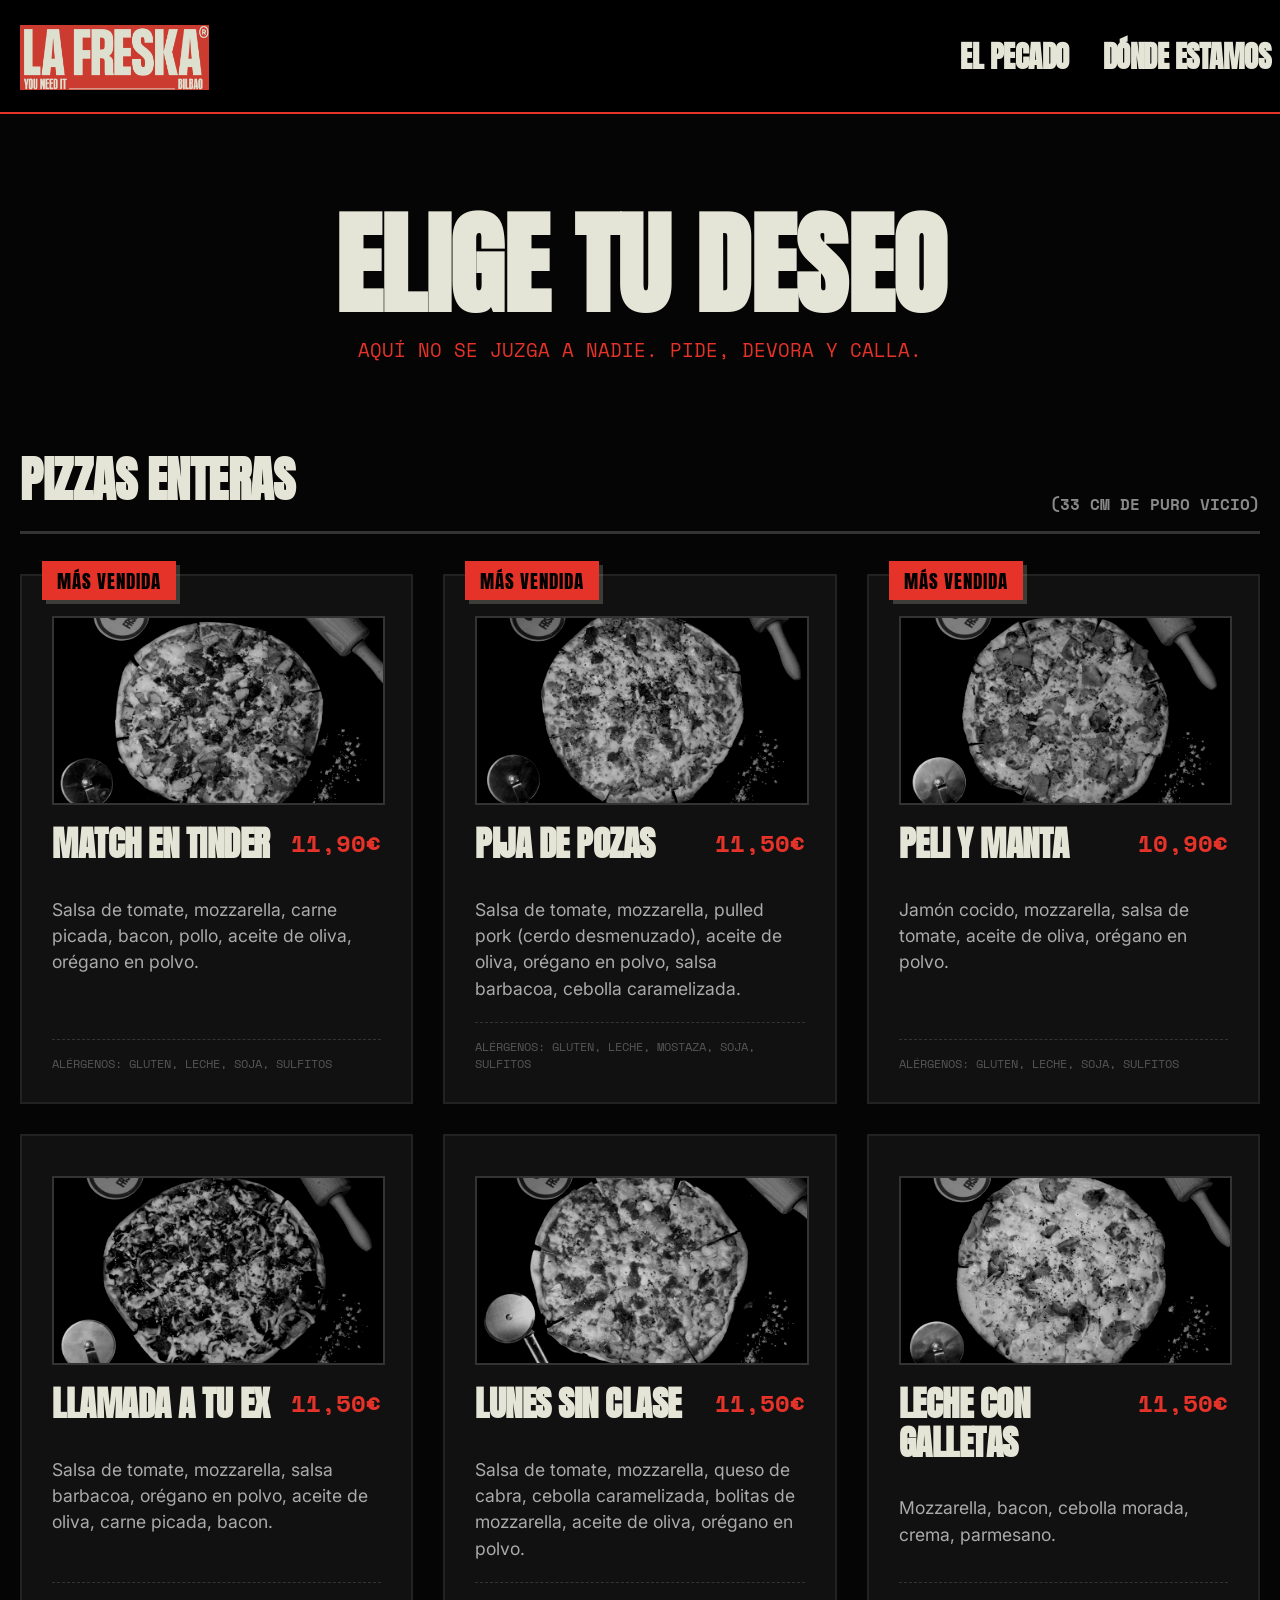
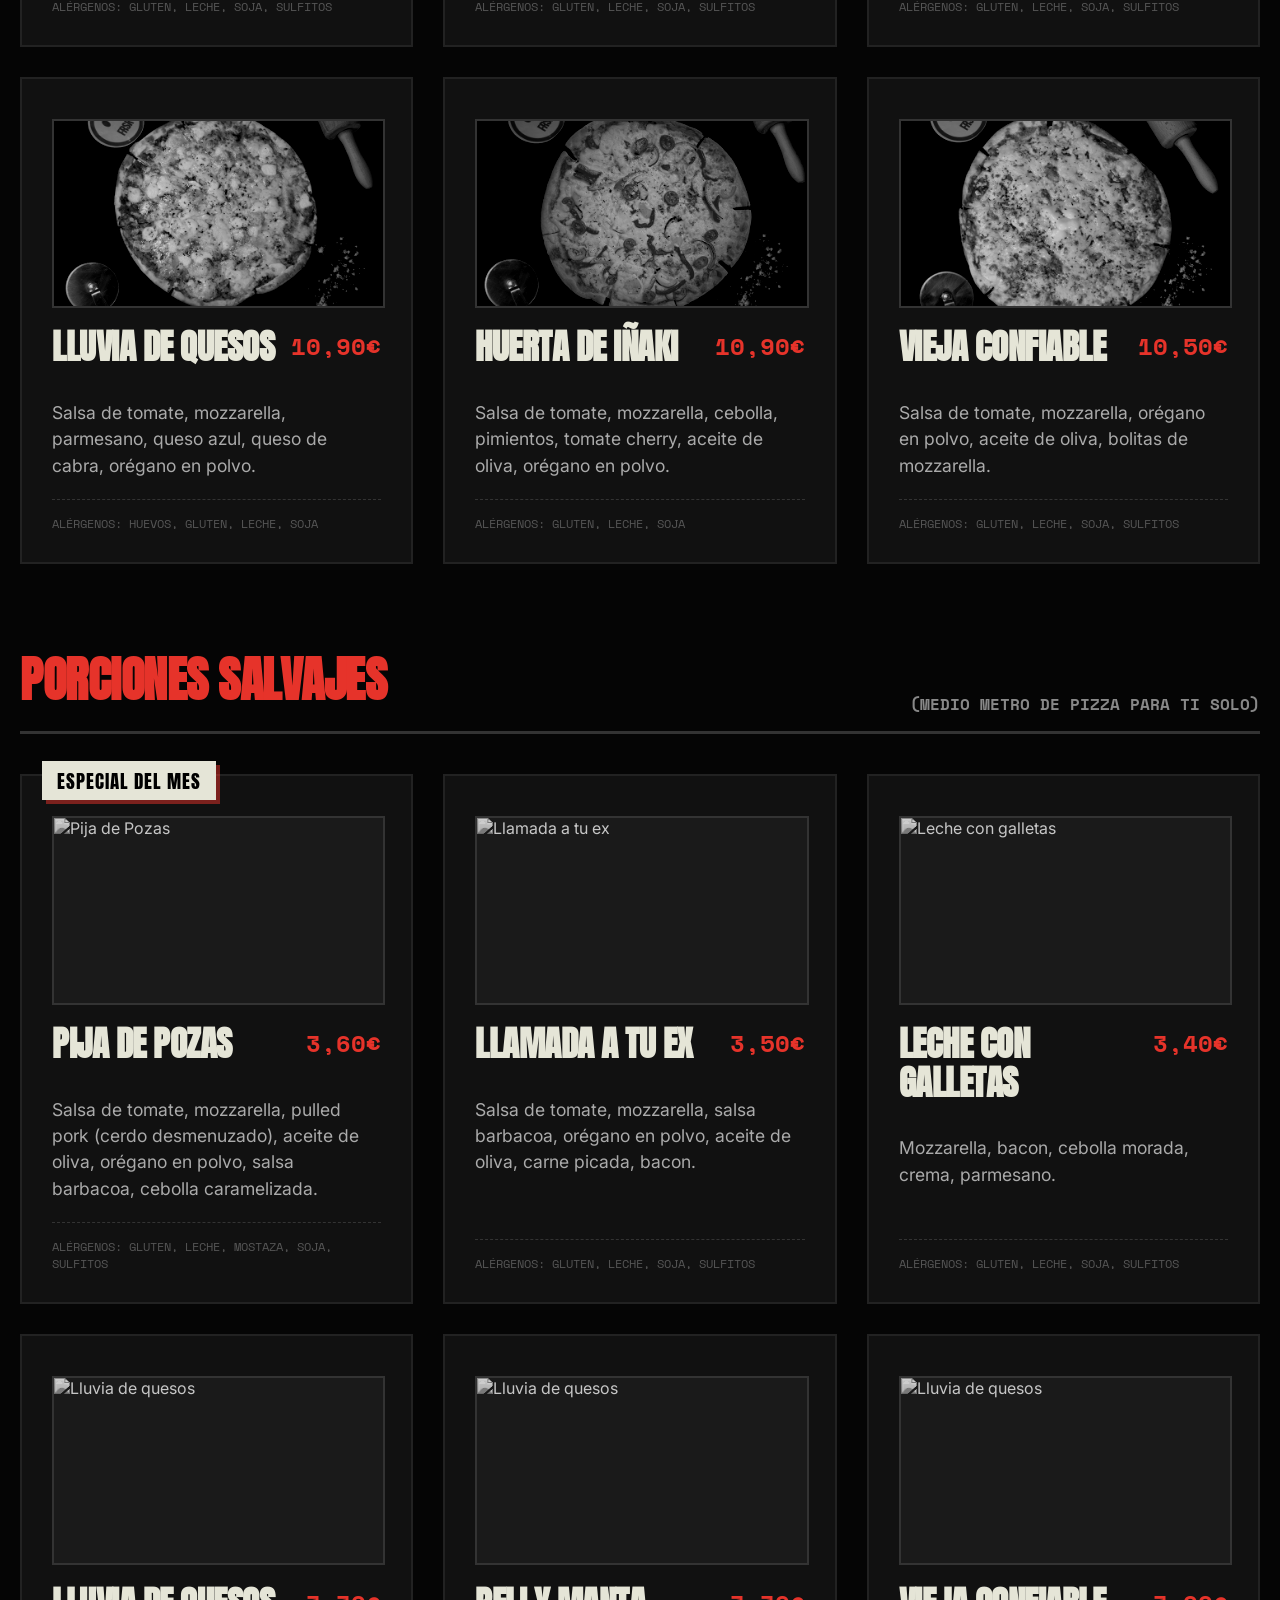
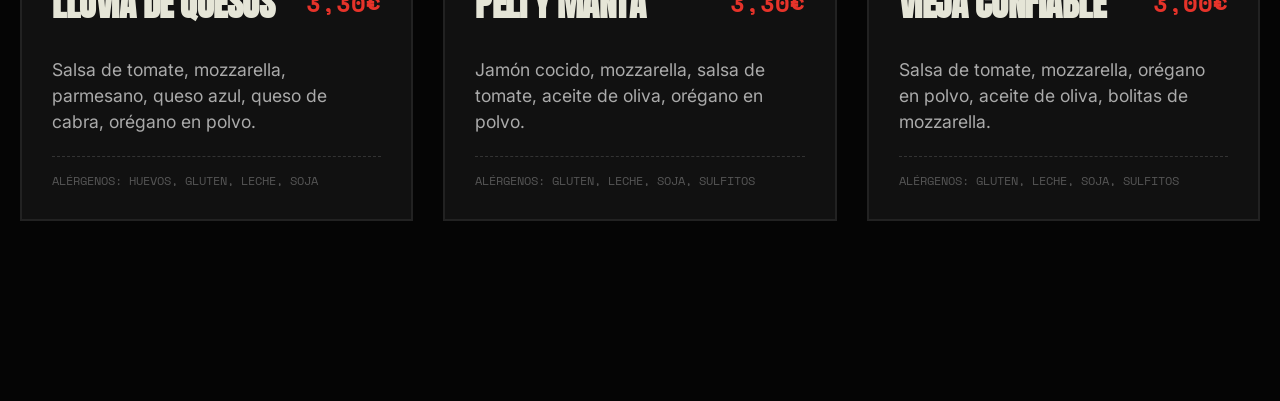
==== Paginas/pizzas.html @ aca463af "Primer commit" ====
<!DOCTYPE html>
<html lang="es">
<head>
    <meta charset="UTF-8">
    <meta name="viewport" content="width=device-width, initial-scale=1.0">
    <title>LA FRESKA | Los Pecados</title>
    <link rel="stylesheet" href="/Estilos/index.css">
    <link rel="stylesheet" href="/Estilos/pizzas.css">
    <link rel="icon" type="image/png" href="/Imagenes/favicono (2).png">
</head>
<body class="pagina-menu">

    <nav class="navbar">
        <a href="index.html" class="logo-link">
            <img src="/Imagenes/Sticker La Freska.png" alt="LA FRESKA Logo" class="logo-sticker">
        </a>
        <div class="nav-links">
            <a href="pizzas.html" class="nav-item">EL PECADO</a>
            <a href="#mapa-pecado" class="nav-item">DÓNDE ESTAMOS</a>
        </div>
    </nav>

    <main class="contenedor-menu">
        
        <header class="header-menu">
            <h1 class="titulo-menu">ELIGE TU DESEO</h1>
            <p class="subtitulo-menu">Aquí no se juzga a nadie. Pide, devora y calla.</p>
        </header>

        <section class="seccion-pizzas">
            <div class="cabecera-seccion">
                <h2>PIZZAS ENTERAS</h2>
                <span>(33 CM DE PURO VICIO)</span>
            </div>

            <div class="grid-menu">
                
                <article class="tarjeta-pizza top-ventas">
                    <div class="badge">MÁS VENDIDA</div>
                    <div class="pizza-imagen">
                        <img src="/Imagenes/pizzas/MATCH EN TINDER NUEVA (1).JPG" alt="Match en Tinder">
                    </div>
                    <div class="pizza-header">
                        <h3 class="pizza-nombre">Match en Tinder</h3>
                        <span class="pizza-precio">11,90€</span>
                    </div>
                    <p class="pizza-ingredientes">Salsa de tomate, mozzarella, carne picada, bacon, pollo, aceite de oliva, orégano en polvo.</p>
                    <p class="pizza-alergenos">ALÉRGENOS: Gluten, leche, soja, sulfitos</p>
                </article>

                <article class="tarjeta-pizza top-ventas">
                    <div class="badge">MÁS VENDIDA</div>
                    <div class="pizza-imagen">
                        <img src="/Imagenes/pizzas/PIJA DE POZAS NUEVA (1).JPG" alt="Pija de Pozas">
                    </div>
                    <div class="pizza-header">
                        <h3 class="pizza-nombre">Pija de Pozas</h3>
                        <span class="pizza-precio">11,50€</span>
                    </div>
                    <p class="pizza-ingredientes">Salsa de tomate, mozzarella, pulled pork (cerdo desmenuzado), aceite de oliva, orégano en polvo, salsa barbacoa, cebolla caramelizada.</p>
                    <p class="pizza-alergenos">ALÉRGENOS: Gluten, leche, mostaza, soja, sulfitos</p>
                </article>

                <article class="tarjeta-pizza top-ventas">
                    <div class="badge">MÁS VENDIDA</div>
                    <div class="pizza-imagen">
                        <img src="/Imagenes/pizzas/PELI Y MANTA NUEVA.JPG" alt="Peli y manta">
                    </div>
                    <div class="pizza-header">
                        <h3 class="pizza-nombre">Peli y manta</h3>
                        <span class="pizza-precio">10,90€</span>
                    </div>
                    <p class="pizza-ingredientes">Jamón cocido, mozzarella, salsa de tomate, aceite de oliva, orégano en polvo.</p>
                    <p class="pizza-alergenos">ALÉRGENOS: Gluten, leche, soja, sulfitos</p>
                </article>

                <article class="tarjeta-pizza">
                    <div class="pizza-imagen">
                        <img src="/Imagenes/pizzas/LLAMADA A TU EX NUEVA .JPG" alt="Llamada a tu ex">
                    </div>
                    <div class="pizza-header">
                        <h3 class="pizza-nombre">Llamada a tu ex</h3>
                        <span class="pizza-precio">11,50€</span>
                    </div>
                    <p class="pizza-ingredientes">Salsa de tomate, mozzarella, salsa barbacoa, orégano en polvo, aceite de oliva, carne picada, bacon.</p>
                    <p class="pizza-alergenos">ALÉRGENOS: Gluten, leche, soja, sulfitos</p>
                </article>

                <article class="tarjeta-pizza">
                    <div class="pizza-imagen">
                        <img src="/Imagenes/pizzas/LUNES SIN CLASE NUEVA.JPG" alt="Lunes sin clase">
                    </div>
                    <div class="pizza-header">
                        <h3 class="pizza-nombre">Lunes sin clase</h3>
                        <span class="pizza-precio">11,50€</span>
                    </div>
                    <p class="pizza-ingredientes">Salsa de tomate, mozzarella, queso de cabra, cebolla caramelizada, bolitas de mozzarella, aceite de oliva, orégano en polvo.</p>
                    <p class="pizza-alergenos">ALÉRGENOS: Gluten, leche, soja, sulfitos</p>
                </article>

                <article class="tarjeta-pizza">
                    <div class="pizza-imagen">
                        <img src="/Imagenes/pizzas/LECHE CON GALLETAS NUEVA.JPG" alt="Leche con galletas">
                    </div>
                    <div class="pizza-header">
                        <h3 class="pizza-nombre">Leche con galletas</h3>
                        <span class="pizza-precio">11,50€</span>
                    </div>
                    <p class="pizza-ingredientes">Mozzarella, bacon, cebolla morada, crema, parmesano.</p>
                    <p class="pizza-alergenos">ALÉRGENOS: Gluten, leche, soja, sulfitos</p>
                </article>

                <article class="tarjeta-pizza">
                    <div class="pizza-imagen">
                        <img src="/Imagenes/pizzas/LLUVIA DE QUESOS NUEVA.JPG" alt="Lluvia de quesos">
                    </div>
                    <div class="pizza-header">
                        <h3 class="pizza-nombre">Lluvia de quesos</h3>
                        <span class="pizza-precio">10,90€</span>
                    </div>
                    <p class="pizza-ingredientes">Salsa de tomate, mozzarella, parmesano, queso azul, queso de cabra, orégano en polvo.</p>
                    <p class="pizza-alergenos">ALÉRGENOS: Huevos, gluten, leche, soja</p>
                </article>

                <article class="tarjeta-pizza">
                    <div class="pizza-imagen">
                        <img src="/Imagenes/pizzas/HUERTA DE IÑAKI NUEVA.JPG" alt="Huerta de Iñaki">
                    </div>
                    <div class="pizza-header">
                        <h3 class="pizza-nombre">Huerta de Iñaki</h3>
                        <span class="pizza-precio">10,90€</span>
                    </div>
                    <p class="pizza-ingredientes">Salsa de tomate, mozzarella, cebolla, pimientos, tomate cherry, aceite de oliva, orégano en polvo.</p>
                    <p class="pizza-alergenos">ALÉRGENOS: Gluten, leche, soja</p>
                </article>

                <article class="tarjeta-pizza">
                    <div class="pizza-imagen">
                        <img src="/Imagenes/pizzas/VIEJA CONFIABLE NUEVA.JPG" alt="Vieja confiable">
                    </div>
                    <div class="pizza-header">
                        <h3 class="pizza-nombre">Vieja confiable</h3>
                        <span class="pizza-precio">10,50€</span>
                    </div>
                    <p class="pizza-ingredientes">Salsa de tomate, mozzarella, orégano en polvo, aceite de oliva, bolitas de mozzarella.</p>
                    <p class="pizza-alergenos">ALÉRGENOS: Gluten, leche, soja, sulfitos</p>
                </article>

            </div>
        </section>

        <section class="seccion-pizzas seccion-porciones">
            <div class="cabecera-seccion">
                <h2 class="titulo-rojo">PORCIONES SALVAJES</h2>
                <span>(MEDIO METRO DE PIZZA PARA TI SOLO)</span>
            </div>

            <div class="grid-menu">
                
                <article class="tarjeta-pizza especial-mes">
                    <div class="badge badge-especial">ESPECIAL DEL MES</div>
                    <div class="pizza-imagen">
                        <img src="/Imagenes/placeholder.jpg" alt="Pija de Pozas">
                    </div>
                    <div class="pizza-header">
                        <h3 class="pizza-nombre">Pija de Pozas</h3>
                        <span class="pizza-precio">3,60€</span>
                    </div>
                    <p class="pizza-ingredientes">Salsa de tomate, mozzarella, pulled pork (cerdo desmenuzado), aceite de oliva, orégano en polvo, salsa barbacoa, cebolla caramelizada.</p>
                    <p class="pizza-alergenos">ALÉRGENOS: Gluten, leche, mostaza, soja, sulfitos</p>
                </article>

                <article class="tarjeta-pizza">
                    <div class="pizza-imagen">
                        <img src="/Imagenes/placeholder.jpg" alt="Llamada a tu ex">
                    </div>
                    <div class="pizza-header">
                        <h3 class="pizza-nombre">Llamada a tu ex</h3>
                        <span class="pizza-precio">3,50€</span>
                    </div>
                    <p class="pizza-ingredientes">Salsa de tomate, mozzarella, salsa barbacoa, orégano en polvo, aceite de oliva, carne picada, bacon.</p>
                    <p class="pizza-alergenos">ALÉRGENOS: Gluten, leche, soja, sulfitos</p>
                </article>

                <article class="tarjeta-pizza">
                    <div class="pizza-imagen">
                        <img src="/Imagenes/placeholder.jpg" alt="Leche con galletas">
                    </div>
                    <div class="pizza-header">
                        <h3 class="pizza-nombre">Leche con galletas</h3>
                        <span class="pizza-precio">3,40€</span>
                    </div>
                    <p class="pizza-ingredientes">Mozzarella, bacon, cebolla morada, crema, parmesano.</p>
                    <p class="pizza-alergenos">ALÉRGENOS: Gluten, leche, soja, sulfitos</p>
                </article>

                <article class="tarjeta-pizza">
                    <div class="pizza-imagen">
                        <img src="/Imagenes/placeholder.jpg" alt="Lluvia de quesos">
                    </div>
                    <div class="pizza-header">
                        <h3 class="pizza-nombre">Lluvia de quesos</h3>
                        <span class="pizza-precio">3,30€</span>
                    </div>
                    <p class="pizza-ingredientes">Salsa de tomate, mozzarella, parmesano, queso azul, queso de cabra, orégano en polvo.</p>
                    <p class="pizza-alergenos">ALÉRGENOS: Huevos, gluten, leche, soja</p>
                </article>

                <article class="tarjeta-pizza">
                    <div class="pizza-imagen">
                        <img src="/Imagenes/placeholder.jpg" alt="Lluvia de quesos">
                    </div>
                    <div class="pizza-header">
                        <h3 class="pizza-nombre">Peli y manta</h3>
                        <span class="pizza-precio">3,30€</span>
                    </div>
                    <p class="pizza-ingredientes">Jamón cocido, mozzarella, salsa de tomate, aceite de oliva, orégano en polvo.</p>
                    <p class="pizza-alergenos">ALÉRGENOS: Gluten, leche, soja, sulfitos</p>
                </article>

                <article class="tarjeta-pizza">
                    <div class="pizza-imagen">
                        <img src="/Imagenes/placeholder.jpg" alt="Lluvia de quesos">
                    </div>
                    <div class="pizza-header">
                        <h3 class="pizza-nombre">Vieja confiable</h3>
                        <span class="pizza-precio">3,00€</span>
                    </div>
                    <p class="pizza-ingredientes">Salsa de tomate, mozzarella, orégano en polvo, aceite de oliva, bolitas de mozzarella.</p>
                    <p class="pizza-alergenos">ALÉRGENOS: Gluten, leche, soja, sulfitos</p>
                </article>

            </div>
        </section>

    </main>
    
</body>
</html>
---- Estilos/index.css ----
@import url('https://fonts.googleapis.com/css2?family=Anton&family=Inter:wght@400;700&family=Space+Mono&display=swap');


/*TODA LA PÁGINA*/
body, html {
    margin: 0;
    padding: 0;
    font-family: 'Bahnschrift', 'Inter', sans-serif;
    background-color: #000000;
    color: #e5e5d7;
    overflow-x: hidden;
    scroll-behavior: smooth;
}

/*LA PARTE DEL NAVEGADOR DE ARRIBA*/
h1, h2, h3, .btn-pecado, .btn-mapa, .logo, .nav-item, .texto-flash {
    font-family: 'Anton', 'Impact', sans-serif;
    text-transform: uppercase;
    letter-spacing: -0.5px;
}

.navbar {
    position: fixed;
    top: 0;
    width: 100%;
    display: flex;
    justify-content: space-between;
    align-items: center;
    padding: 20px 10px;
    background-color: rgba(0, 0, 0, 0.9);
    backdrop-filter: blur(10px);
    z-index: 1000;
    box-sizing: border-box;
    border-bottom: 2px solid #e6332a;
}

.logo {
    font-size: 2.2rem;
    color: #e6332a;
}

.nav-links a {
    color: #e5e5d7;
    text-decoration: none;
    margin-left: 30px;
    font-size: 1.8rem;
    font-weight: bold;
    transition: 0.3s;
}

.nav-links a:hover {
    color: #e6332a;
}

/*PARA LA ANIMACION DEL PRINCIPIO*/
#pantalla-calenton {
    position: fixed;
    top: 0;
    left: 0;
    width: 100vw;
    height: 100vh;
    background-color: #000000;
    display: flex;
    justify-content: center;
    align-items: center;
    z-index: 9999;
    transition: transform 0.8s cubic-bezier(0.77, 0, 0.175, 1);
}

.texto-flash {
    font-size: 4rem;
    color: #e5e5d7;
    animation: parpadeo 0.2s infinite;
    text-align: center;
}

@keyframes parpadeo {
    0% {
        opacity: 1;
    }
    50% {
        opacity: 0.5;
        color: #e6332a;
    }
    100% {
        opacity: 1;
    }
}

.subir-telon {
    transform: translateY(-100%);
}

/*CONTENIDO PRINCIPAL DE LA PÁGINA*/
#contenido-web {
    opacity: 0;
    transition: opacity 1s ease-in-out;
}

#contenido-web.visible {
    opacity: 1;
}

.hero {
    height: 100vh;
    display: flex;
    flex-direction: column;
    justify-content: center;
    align-items: center;
    text-align: center;
    padding: 20px;
    background-image: linear-gradient(rgba(0, 0, 0, 0.65), rgba(0, 0, 0, 0.65)), url('/Imagenes/pizza-inicial.png');
    position: relative;
    overflow: hidden;
}

.titular-bestia {
    font-size: clamp(3.5rem, 12vw, 8rem);
    line-height: 0.92;
    margin-bottom: 20px;
    color: #e5e5d7;
    z-index: 2;
    text-shadow: 0px 5px 15px rgba(0, 0, 0, 0.8);
}

.subtitulo {
    font-family: 'Bahnschrift Semibold', sans-serif;
    font-size: 1.3rem;
    margin-bottom: 35px;
    color: #e5e5d7;
    z-index: 2;
    text-transform: uppercase;
    letter-spacing: 1px;
    max-width: 500px;
}

.hero-btns {
    display: flex;
    gap: 20px;
    z-index: 2;
}

/*BOTÓN "VER LOS PECADOS*/
.btn-pecado {
    background-color: #e6332a;
    color: #000000;
    font-size: 2.2rem;
    padding: 12px 40px;
    text-decoration: none;
    display: inline-block;
    transition: all 0.2s ease-in-out;
}

.btn-pecado:hover {
    background-color: #e5e5d7;
    animation: glitch 0.3s infinite;
    box-shadow: 4px 0px #e6332a, -4px 0px #e5e5d7;
}

@keyframes glitch {
    0% { transform: translate(2px, 2px); }
    25% { transform: translate(-2px, -2px); }
    50% { transform: translate(-2px, 2px); }
    75% { transform: translate(2px, -2px); }
    100% { transform: translate(0); }
}

/*BOTÓN "IR A LA FRESKA"*/
.btn-secundario {
    border: 3px solid #e5e5d7;
    color: #e5e5d7;
    padding: 3% 25px;
    text-decoration: none;
    font-size: 1.8rem;
    transition: all 0.3s;
}

.btn-secundario:hover {
    background-color: #e5e5d7;
    color: #000;
}

/*CINTA ANIMACION*/
.cinta-policial {
    width: 100%;
    background-color: #e6332a;
    overflow: hidden;
    padding: 15px 0;
    transform: rotate(-2deg);
    margin: 30px 0;
    border-top: 3px solid #000;
    border-bottom: 3px solid #000;
    z-index: 10;
    position: relative;
    box-shadow: 0px 5px 15px rgba(230, 51, 42, 0.3);
}

.cinta-texto {
    display: flex;
    white-space: nowrap;
    width: 200%;
    animation: cinta 15s linear infinite;
    will-change: transform;
}

.cinta-texto span {
    font-size: 3rem;
    color: #000000;
    font-family: 'Anton', 'Impact', sans-serif;
    text-transform: uppercase;
    padding-right: 20px;
    letter-spacing: 2px;
}

@keyframes cinta {
    0% { transform: translateX(0); }
    100% { transform: translateX(-50%); }
}

/*CONTADOR DE CALENTURIENTOS*/
.contador-vicio {
    padding: 120px 20px;
    background-color: #e5e5d7;
    color: #000000;
    text-align: center;
    position: relative;
    overflow: hidden;
}

.contador-box h2 {
    font-size: clamp(6rem, 20vw, 12rem);
    line-height: 0.8;
    margin: 0;
    color: #e6332a;
    letter-spacing: -1px;
    filter: drop-shadow(4px 4px 0px rgba(0,0,0,0.1));
}

.txt-calenturientos {
    font-size: clamp(1.5rem, 4vw, 3rem);
    margin: 20px 0;
    line-height: 1;
    color: #000;
}

.txt-calenturientos .highlight {
    background-color: #e6332a;
    color: #e5e5d7;
    padding: 5px 15px;
    display: inline-block;
    transform: rotate(-1deg);
}

.contador-vicio .text {
    font-family: 'Bahnschrift', sans-serif;
    font-size: 1.1rem;
    color: #333;
    max-width: 400px;
    margin: 20px auto 0;
    display: block;
    line-height: 1.3;
    font-weight: 600;
    text-transform: uppercase;
}

/*MANIFIESTO "NO SOMOS UN ITALIANO..."*/
.manifiesto {
    position: relative;
    padding: 180px 20px;
    background-color: #000;
    text-align: center;
    overflow: hidden;
    display: flex;
    justify-content: center;
    align-items: center;
}

.manifiesto::before {
    content: "";
    position: absolute;
    top: 0;
    left: 0;
    width: 100%;
    height: 100%;
    background-image: url('/Imagenes/lafreskainicio.jpg');
    background-size: cover;
    background-position: center;
    background-attachment: relative;
    filter: brightness(0.35) grayscale(0.2) contrast(1.1);
    z-index: 0;
}

.manifiesto::after {
    content: "";
    position: absolute;
    top: 0;
    left: 0;
    width: 100%;
    height: 100%;
    background: radial-gradient(circle, rgba(0,0,0,0.4) 0%, rgba(0,0,0,0.85) 100%);
    z-index: 1;
}

.texto-manifiesto {
    position: relative;
    z-index: 2;
    max-width: 900px;
}

.texto-manifiesto h3 {
    font-size: clamp(3rem, 10vw, 5.5rem);
    color: #e5e5d7;
    line-height: 0.95;
    margin-bottom: 40px;
    animation: revealUp 1.2s cubic-bezier(0.2, 1, 0.3, 1) forwards;
}

.texto-manifiesto p {
    font-family: 'Rockwell', serif;
    font-size: 1.5rem;
    color: #cccccc;
    line-height: 1.6;
    margin: 15px auto;
    opacity: 0;
    animation: revealUp 1s ease-out 0.5s forwards;
}

.texto-manifiesto .resaltado {
    color: #e6332a;
    font-size: 2.5rem;
    margin-top: 60px;
    display: block;
    letter-spacing: 1px;
    opacity: 0;
    animation: revealUp 1s ease-out 1s forwards;
}

@keyframes revealUp {
    from { opacity: 0; transform: translateY(40px); }
    to { opacity: 1; transform: translateY(0); }
}

/*PASOS DE ELABORACIÓN*/
.triptico-elaboracion {
    padding: 120px 20px;
    background-color: #e5e5d7;
    color: #000;
}

.titulo-crema {
    font-size: clamp(3.5rem, 8vw, 6rem);
    color: #e6332a;
    text-align: center;
    margin-bottom: 60px;
    line-height: 0.9;
}

.triptico-grid {
    display: grid;
    grid-template-columns: repeat(auto-fit, minmax(300px, 1fr));
    gap: 30px;
    max-width: 1300px;
    margin: 0 auto;
}

.triptico-item {
    display: flex;
    flex-direction: column;
}

.img-wrapper {
    aspect-ratio: 3/4;
    overflow: hidden;
    background-color: #d1d1c4;
    border: 2px solid #000;
    position: relative;
}

.img-wrapper img {
    width: 100%;
    height: 100%;
    object-fit: cover;
    filter: grayscale(0.8) contrast(1.2);
    transition: transform 0.4s ease, filter 0.4s ease;
}

.triptico-item:hover .img-wrapper img {
    transform: scale(1.05);
    filter: grayscale(0) contrast(1.1);
}

@media (min-width: 1024px) {
    .triptico-item.central { transform: translateY(40px); }
}

.triptico-caption {
    font-family: 'Space Mono', monospace;
    font-size: 1rem;
    font-weight: bold;
    color: #000;
    margin-top: 20px;
    text-transform: uppercase;
}

.highlight-cap {
    color: #e6332a;
}

/*INSTRUCCIONES*/
.instrucciones {
    padding: 100px 20px;
    background-color: #000;
    text-align: center;
}

.titulo-seccion {
    font-size: 3.5rem;
    color: #e5e5d7;
}

.pasos-container {
    display: flex;
    justify-content: center;
    gap: 40px;
    max-width: 1200px;
    margin: 50px auto 0;
    flex-wrap: wrap;
}

.paso-card {
    flex: 1;
    min-width: 280px;
    background: #111;
    padding: 40px;
    border-left: 5px solid #e6332a;
    text-align: left;
    transition: transform 0.3s ease;
}

.paso-card:hover {
    transform: translateY(-10px);
    background: #1a1a1a;
}

.paso-numero {
    font-size: 5rem;
    color: #e6332a;
    line-height: 1;
    display: block;
    margin-bottom: 10px;
    opacity: 0.8;
}

.paso-contenido h3 {
    font-size: 2.5rem;
    color: #e5e5d7;
    margin: 10px 0;
}

.paso-contenido p {
    font-family: 'Bahnschrift', sans-serif;
    font-size: 1.2rem;
    color: #999;
    line-height: 1.4;
}

/*FOOTER / MAPA*/
.footer-mapa {
    padding: 50px 150px 24px;
    background-color: #000000;
    text-align: center;
    border-top: 5px solid #e6332a;
    margin-bottom: 20px;
}

.mensaje-reto .cama {
    font-size: 1.9rem;
    margin-bottom: 10px; 
}

.mensaje-reto .destacado {
    color: #e6332a;
    font-size: clamp(2.8rem, 9vw, 5.5rem);
    display: block;
    margin-top: 0; 
    margin-bottom: 20px;
}

.btn-mapa {
    background-color: #e5e5d7;
    color: #000000;
    font-size: 1.8rem;
    padding: 12px 35px;
    text-decoration: none;
    display: inline-block;
    transition: background-color 0.3s;
}

.btn-mapa:hover {
    background-color: #e6332a;
    color: #ffffff;
}

.mapa-placeholder {
    margin-top: 30px;
}

.mapa-placeholder .tit {
    font-size: 1.5rem;
    margin-bottom: 20px;
}

.mapa-placeholder .legal {
    color: #555;
    margin-top: 20px;
    font-size: 0.9rem;
}

/*RESPONSIVE MÓVIL*/
@media (max-width: 768px) {
    .navbar {
        padding: 15px 20px;
    }
    
    .nav-links {
        display: none;
    }
    
    .hero {
        background-attachment: scroll;
    }
    
    .hero-btns {
        flex-direction: column;
        width: 100%;
    }
    
    .btn-pecado, .btn-secundario {
        width: 100%;
        text-align: center;
    }
    
    .triptico-grid {
        gap: 40px;
    }
    
    .pasos-container {
        flex-direction: column;
        gap: 20px;
    }
    
    .paso-numero {
        font-size: 4rem;
    }
}

/*TRANSICIÓN ENTRE PÁGINAS*/
#pantalla-transicion {
    position: fixed;
    top: -100vh;
    left: 0;
    width: 100vw;
    height: 100vh;
    background-color: #e6332a;
    display: flex;
    justify-content: center;
    align-items: center;
    z-index: 10000;
    transition: top 0,4s cubic-bezier(0.77, 0, 0.175, 1);
}

#pantalla-transicion.bajar-telon {
    top: 0;
}

.texto-transicion {
    font-family: 'Anton', 'Impact', sans-serif;
    font-size: clamp(3rem, 10vw, 6rem);
    color: #000000;
    text-transform: uppercase;
    letter-spacing: 2px;
    animation: latido-horno 0.3s infinite alternate;
}

@keyframes latido-horno {
    from {
        transform: scale(1) rotate(-1deg);
    }
    to {
        transform: scale(1.05) rotate(1deg);
    }
}

/*TRANSICIÓN "CERRANDO LA CAJA"*/
#transicion-caja {
    position: fixed;
    top: 0;
    left: 0;
    width: 100vw;
    height: 100vh;
    pointer-events: none;
    z-index: 10000;
    display: flex;
    justify-content: center;
    align-items: center;
    overflow: hidden;
}

.tapa-izq {
    position: absolute;
    top: 0;
    left: -50vw;
    width: 50vw;
    height: 100vh;
    background-color: #000000;
    border-right: 5px solid #e6332a;
    box-sizing: border-box;
    transition: left 0.4s cubic-bezier(0.8, 0, 0.2, 1);
}

.tapa-der {
    position: absolute;
    top: 0;
    right: -50vw;
    width: 50vw;
    height: 100vh;
    background-color: #000000;
    border-left: 5px solid #e6332a;
    box-sizing: border-box;
    transition: right 0.4s cubic-bezier(0.8, 0, 0.2, 1);
}

.texto-impacto {
    position: relative;
    z-index: 2;
    font-family: 'Anton', 'Impact', sans-serif;
    font-size: clamp(3rem, 8vw, 6rem);
    color: #e5e5d7;
    opacity: 0;
    transform: scale(0.5);
    transition: opacity 0.2s, transform 0.3s cubic-bezier(0.175, 0.885, 0.32, 1.275);
    transition-delay: 0.3s;
}

#transicion-caja.activado {
    pointer-events: all;
}

#transicion-caja.activado .tapa-izq {
    left: 0;
}

#transicion-caja.activado .tapa-der {
    right: 0;
}

#transicion-caja.activado .texto-impacto {
    opacity: 1;
    transform: scale(1);
}

.logo-link {
    display: flex;
    align-items: center;
    text-decoration: none;
}

.logo-sticker {
    height: 65px; 
    width: auto;
    transition: transform 0.3s ease;
    margin: 5px 10px 2px;
}

.logo-sticker:hover {
    transform: scale(1.1) rotate(-2deg);
}
---- Estilos/pizzas.css ----
a.logo {
    text-decoration: none;
}

/*ESTILOS EXCLUSIVOS - MENÚ DE PIZZAS*/
.pagina-menu {
    background-color: #050505;
    padding-top: 100px;
}

.contenedor-menu {
    max-width: 1400px;
    margin: 0 auto;
    padding: 0 20px 100px 20px;
}

.header-menu {
    text-align: center;
    margin-bottom: 80px;
    padding-top: 40px;
}

.titulo-menu {
    font-size: clamp(4rem, 10vw, 7rem);
    color: #e5e5d7;
    margin-bottom: 10px;
    line-height: 0.9;
}

.subtitulo-menu {
    font-family: 'Space Mono', monospace;
    font-size: 1.2rem;
    color: #e6332a;
    text-transform: uppercase;
}

.seccion-pizzas {
    margin-bottom: 80px;
}

.cabecera-seccion {
    border-bottom: 3px solid #333;
    padding-bottom: 15px;
    margin-bottom: 40px;
    display: flex;
    justify-content: space-between;
    align-items: flex-end;
    flex-wrap: wrap;
    gap: 10px;
}

.cabecera-seccion h2 {
    font-size: 3rem;
    color: #e5e5d7;
    margin: 0;
}

.cabecera-seccion .titulo-rojo {
    color: #e6332a;
}

.cabecera-seccion span {
    font-family: 'Space Mono', monospace;
    color: #888;
    font-weight: bold;
}

.grid-menu {
    display: grid;
    grid-template-columns: repeat(auto-fill, minmax(350px, 1fr));
    gap: 30px;
}

.tarjeta-pizza {
    background-color: #111;
    border: 2px solid #222;
    padding: 30px;
    position: relative;
    transition: transform 0.3s, border-color 0.3s;
    display: flex;
    flex-direction: column;
}

.tarjeta-pizza:hover {
    transform: translateY(-5px);
    border-color: #e6332a;
    background-color: #161616;
}

.badge {
    position: absolute;
    top: -15px;
    left: 20px;
    background-color: #e6332a;
    color: #000;
    font-family: 'Anton', sans-serif;
    padding: 5px 15px;
    font-size: 1.2rem;
    letter-spacing: 1px;
    box-shadow: 4px 4px 0px rgba(229, 229, 215, 0.2);
}

.badge-especial {
    background-color: #e5e5d7;
    color: #000;
    box-shadow: 4px 4px 0px rgba(230, 51, 42, 0.5);
}

.pizza-header {
    display: flex;
    justify-content: space-between;
    align-items: flex-start;
    margin-bottom: 15px;
    gap: 15px;
}

.pizza-nombre {
    font-size: 2.2rem;
    color: #e5e5d7;
    margin: 0;
    line-height: 1.1;
}

.pizza-precio {
    font-family: 'Space Mono', monospace;
    font-size: 1.5rem;
    font-weight: bold;
    color: #e6332a;
    white-space: nowrap;
}

.pizza-ingredientes {
    font-size: 1.1rem;
    color: #aaa;
    line-height: 1.5;
    margin-bottom: 20px;
    flex-grow: 1;
}

.pizza-alergenos {
    font-family: 'Space Mono', monospace;
    font-size: 0.75rem;
    color: #555;
    text-transform: uppercase;
    margin: 0;
    border-top: 1px dashed #333;
    padding-top: 15px;
}

/* IMÁGENES DE LAS PIZZAS (EFECTO CÁMARA DE SEGURIDAD)*/
.pizza-imagen {
    width: 100%;
    aspect-ratio: 16 / 9;
    overflow: hidden;
    border: 2px solid #333;
    margin-bottom: 20px;
    background-color: #1a1a1a;
    margin-top: 10px;
}

.pizza-imagen img {
    width: 100%;
    height: 100%;
    object-fit: cover;
    filter: grayscale(1) contrast(1.2) brightness(0.8);
    transition: transform 0.4s ease, filter 0.4s ease;
}

.tarjeta-pizza:hover .pizza-imagen img {
    transform: scale(1.05);
    filter: grayscale(0) contrast(1.1) brightness(1);
}

/*RESPONSIVE MÓVIL Y TABLET (EL PECADO)*/
@media (max-width: 768px) {
    .pagina-menu {
        padding-top: 80px;
    }
    
    .contenedor-menu {
        padding: 0 15px 60px 15px;
    }
    
    .header-menu {
        margin-bottom: 40px;
        padding-top: 20px;
    }
    
    .cabecera-seccion {
        flex-direction: column;
        align-items: flex-start;
        gap: 5px;
        margin-bottom: 30px;
    }
    
    .cabecera-seccion h2 {
        font-size: 2.2rem;
    }
    
    .grid-menu {
        grid-template-columns: 1fr;
        gap: 25px;
    }
    
    .tarjeta-pizza {
        padding: 20px;
    }
    
    .pizza-header {
        flex-direction: column;
        gap: 5px;
    }
    
    .pizza-nombre {
        font-size: 1.9rem;
    }
    
    .pizza-precio {
        font-size: 1.3rem;
    }
    
    .badge {
        font-size: 1rem;
        padding: 4px 12px;
        top: -12px;
        left: 15px;
    }
    
    .pizza-imagen {
        aspect-ratio: 4 / 3;
    }
}

@media (max-width: 400px) {
    .titulo-menu {
        font-size: 3.2rem;
    }
    
    .subtitulo-menu {
        font-size: 1rem;
    }
}
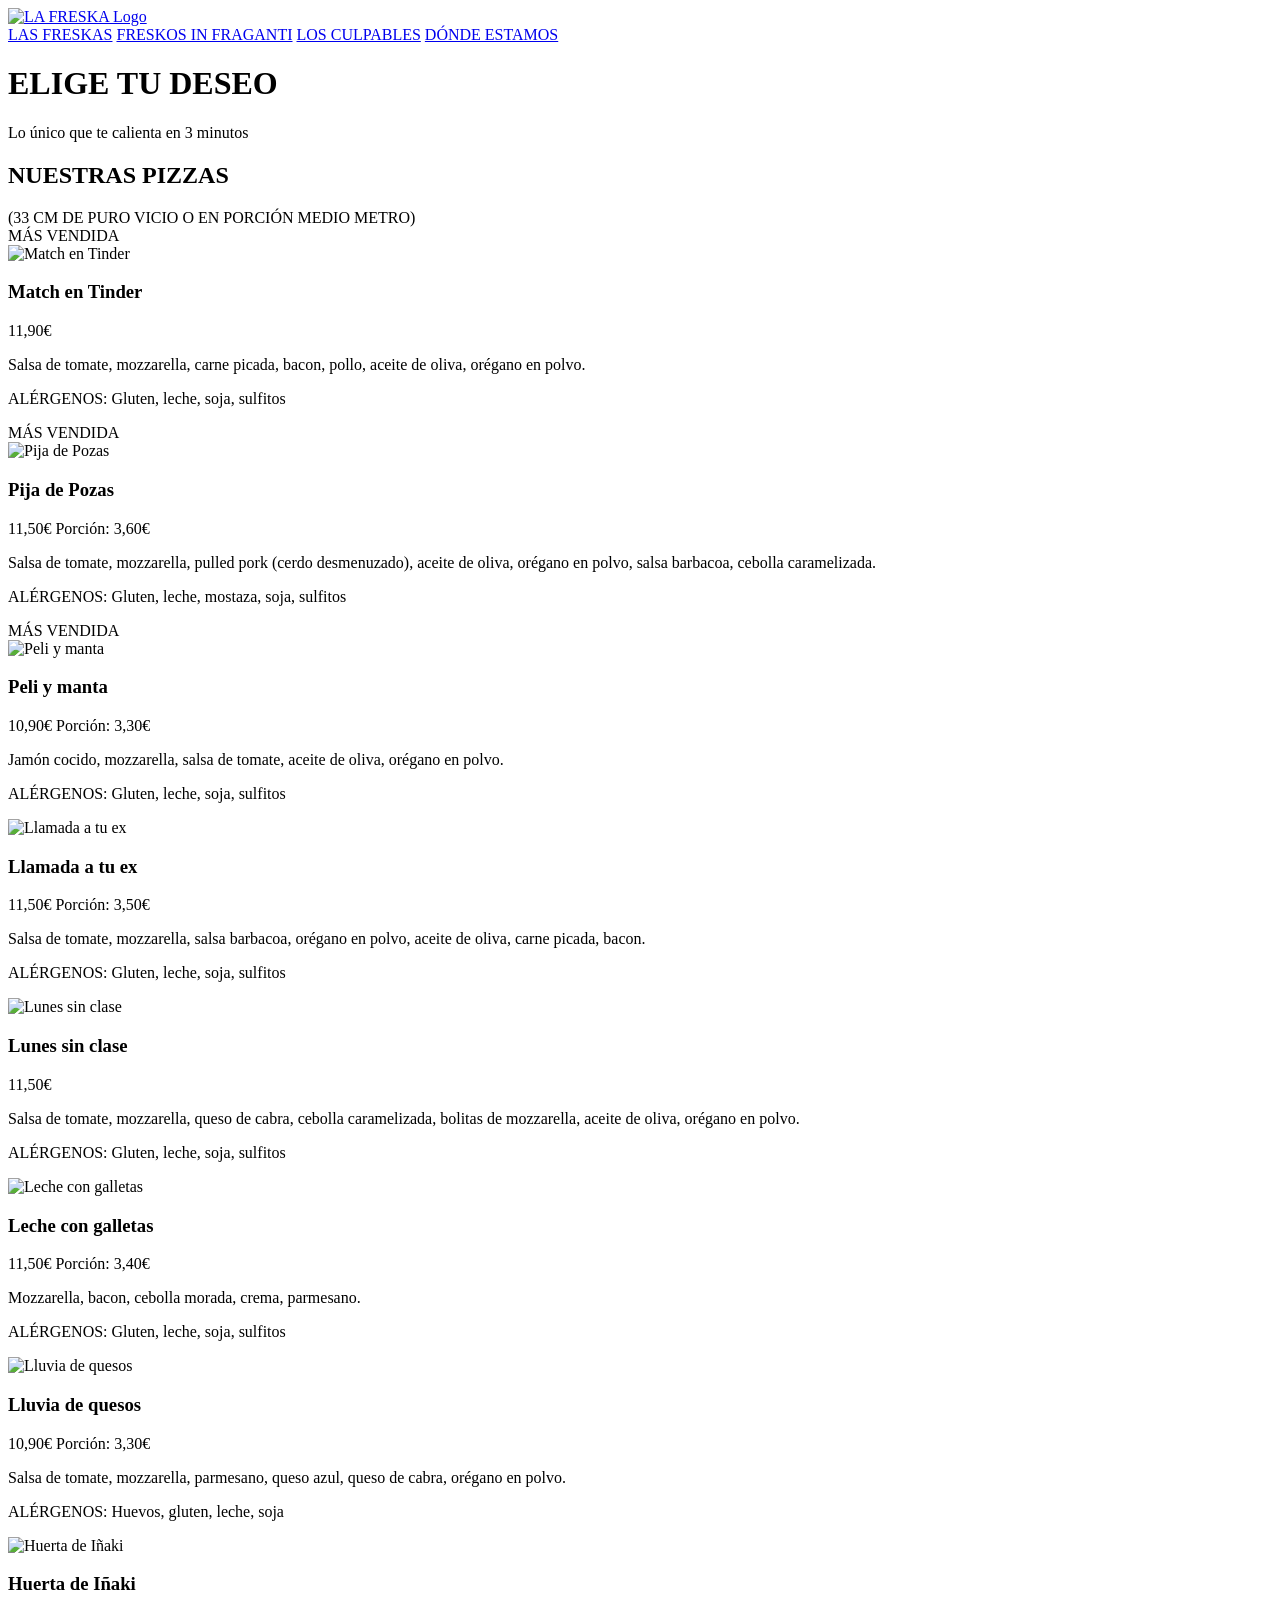
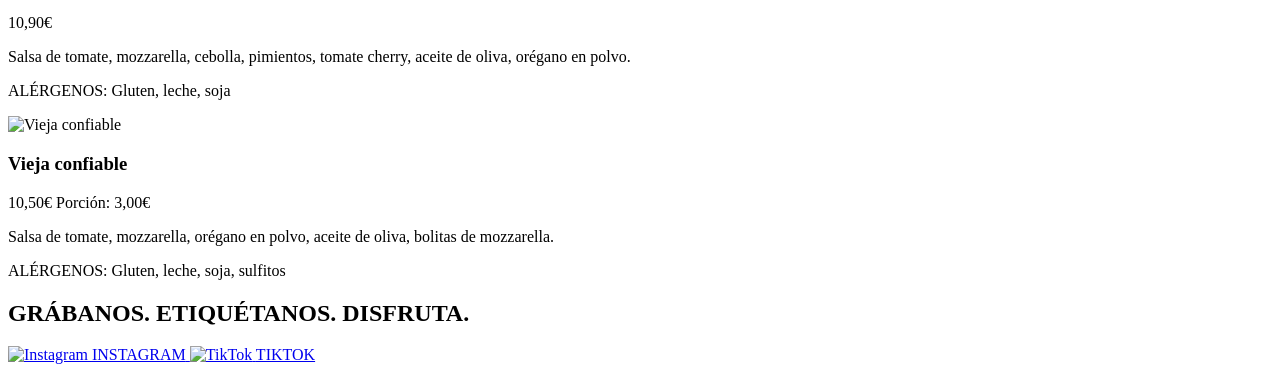
==== commit 9d1bfee3: "Resultado final" ====
--- a/Paginas/pizzas.html
+++ b/Paginas/pizzas.html
@@ -4,19 +4,21 @@
     <meta charset="UTF-8">
     <meta name="viewport" content="width=device-width, initial-scale=1.0">
     <title>LA FRESKA | Los Pecados</title>
-    <link rel="stylesheet" href="/Estilos/index.css">
-    <link rel="stylesheet" href="/Estilos/pizzas.css">
-    <link rel="icon" type="image/png" href="/Imagenes/favicono (2).png">
+    <link rel="stylesheet" href="/LaFreska/Estilos/index.css">
+    <link rel="stylesheet" href="/LaFreska/Estilos/pizzas.css">
+    <link rel="icon" type="image/png" href="/LaFreska/Imagenes/favicono (2).png">
 </head>
 <body class="pagina-menu">
 
     <nav class="navbar">
-        <a href="index.html" class="logo-link">
-            <img src="/Imagenes/Sticker La Freska.png" alt="LA FRESKA Logo" class="logo-sticker">
+        <a href="/LaFreska/Paginas/index.html" class="logo-link">
+            <img src="/LaFreska/Imagenes/Sticker La Freska.png" alt="LA FRESKA Logo" class="logo-sticker">
         </a>
         <div class="nav-links">
-            <a href="pizzas.html" class="nav-item">EL PECADO</a>
-            <a href="#mapa-pecado" class="nav-item">DÓNDE ESTAMOS</a>
+            <a href="/LaFreska/Paginas/pizzas.html" class="nav-item">LAS FRESKAS</a>
+            <a href="/LaFreska/Paginas/clientes.html" class="nav-item">FRESKOS IN FRAGANTI</a>
+            <a href="/LaFreska/Paginas/nosotros.html" class="nav-item">LOS CULPABLES</a>
+            <a href="/LaFreska/Paginas/index.html#mapa-pecado" class="nav-item">DÓNDE ESTAMOS</a>
         </div>
     </nav>
 
@@ -24,123 +26,156 @@
         
         <header class="header-menu">
             <h1 class="titulo-menu">ELIGE TU DESEO</h1>
-            <p class="subtitulo-menu">Aquí no se juzga a nadie. Pide, devora y calla.</p>
+            <p class="subtitulo-menu">Lo único que te calienta en 3 minutos </p>
         </header>
 
         <section class="seccion-pizzas">
             <div class="cabecera-seccion">
-                <h2>PIZZAS ENTERAS</h2>
-                <span>(33 CM DE PURO VICIO)</span>
+                <h2>NUESTRAS PIZZAS</h2>
+                <span>(33 CM DE PURO VICIO O EN PORCIÓN MEDIO METRO)</span>
             </div>
 
             <div class="grid-menu">
                 
+                <!-- Match en Tinder (Solo entera) -->
                 <article class="tarjeta-pizza top-ventas">
                     <div class="badge">MÁS VENDIDA</div>
                     <div class="pizza-imagen">
-                        <img src="/Imagenes/pizzas/MATCH EN TINDER NUEVA (1).JPG" alt="Match en Tinder">
+                        <img src="/LaFreska/Imagenes/pizzas/MATCH EN TINDER NUEVA (1).JPG" alt="Match en Tinder">
                     </div>
                     <div class="pizza-header">
                         <h3 class="pizza-nombre">Match en Tinder</h3>
-                        <span class="pizza-precio">11,90€</span>
+                        <div class="precios-grupo">
+                            <span class="pizza-precio">11,90€</span>
+                        </div>
                     </div>
                     <p class="pizza-ingredientes">Salsa de tomate, mozzarella, carne picada, bacon, pollo, aceite de oliva, orégano en polvo.</p>
                     <p class="pizza-alergenos">ALÉRGENOS: Gluten, leche, soja, sulfitos</p>
                 </article>
 
+                <!-- Pija de Pozas (Entera + Porción) -->
                 <article class="tarjeta-pizza top-ventas">
                     <div class="badge">MÁS VENDIDA</div>
                     <div class="pizza-imagen">
-                        <img src="/Imagenes/pizzas/PIJA DE POZAS NUEVA (1).JPG" alt="Pija de Pozas">
+                        <img src="/LaFreska/Imagenes/pizzas/PIJA DE POZAS NUEVA (1).JPG" alt="Pija de Pozas">
                     </div>
                     <div class="pizza-header">
                         <h3 class="pizza-nombre">Pija de Pozas</h3>
-                        <span class="pizza-precio">11,50€</span>
+                        <div class="precios-grupo">
+                            <span class="pizza-precio">11,50€</span>
+                            <span class="pizza-precio-porcion">Porción: 3,60€</span>
+                        </div>
                     </div>
                     <p class="pizza-ingredientes">Salsa de tomate, mozzarella, pulled pork (cerdo desmenuzado), aceite de oliva, orégano en polvo, salsa barbacoa, cebolla caramelizada.</p>
                     <p class="pizza-alergenos">ALÉRGENOS: Gluten, leche, mostaza, soja, sulfitos</p>
                 </article>
 
+                <!-- Peli y manta (Entera + Porción) -->
                 <article class="tarjeta-pizza top-ventas">
                     <div class="badge">MÁS VENDIDA</div>
                     <div class="pizza-imagen">
-                        <img src="/Imagenes/pizzas/PELI Y MANTA NUEVA.JPG" alt="Peli y manta">
+                        <img src="/LaFreska/Imagenes/pizzas/PELI Y MANTA NUEVA.JPG" alt="Peli y manta">
                     </div>
                     <div class="pizza-header">
                         <h3 class="pizza-nombre">Peli y manta</h3>
-                        <span class="pizza-precio">10,90€</span>
+                        <div class="precios-grupo">
+                            <span class="pizza-precio">10,90€</span>
+                            <span class="pizza-precio-porcion">Porción: 3,30€</span>
+                        </div>
                     </div>
                     <p class="pizza-ingredientes">Jamón cocido, mozzarella, salsa de tomate, aceite de oliva, orégano en polvo.</p>
                     <p class="pizza-alergenos">ALÉRGENOS: Gluten, leche, soja, sulfitos</p>
                 </article>
 
-                <article class="tarjeta-pizza">
-                    <div class="pizza-imagen">
-                        <img src="/Imagenes/pizzas/LLAMADA A TU EX NUEVA .JPG" alt="Llamada a tu ex">
+                <!-- Llamada a tu ex (Entera + Porción) -->
+                <article class="tarjeta-pizza">
+                    <div class="pizza-imagen">
+                        <img src="/LaFreska/Imagenes/pizzas/LLAMADA A TU EX NUEVA .JPG" alt="Llamada a tu ex">
                     </div>
                     <div class="pizza-header">
                         <h3 class="pizza-nombre">Llamada a tu ex</h3>
-                        <span class="pizza-precio">11,50€</span>
+                        <div class="precios-grupo">
+                            <span class="pizza-precio">11,50€</span>
+                            <span class="pizza-precio-porcion">Porción: 3,50€</span>
+                        </div>
                     </div>
                     <p class="pizza-ingredientes">Salsa de tomate, mozzarella, salsa barbacoa, orégano en polvo, aceite de oliva, carne picada, bacon.</p>
                     <p class="pizza-alergenos">ALÉRGENOS: Gluten, leche, soja, sulfitos</p>
                 </article>
 
-                <article class="tarjeta-pizza">
-                    <div class="pizza-imagen">
-                        <img src="/Imagenes/pizzas/LUNES SIN CLASE NUEVA.JPG" alt="Lunes sin clase">
+                <!-- Lunes sin clase (Solo entera) -->
+                <article class="tarjeta-pizza">
+                    <div class="pizza-imagen">
+                        <img src="/LaFreska/Imagenes/pizzas/LUNES SIN CLASE NUEVA.JPG" alt="Lunes sin clase">
                     </div>
                     <div class="pizza-header">
                         <h3 class="pizza-nombre">Lunes sin clase</h3>
-                        <span class="pizza-precio">11,50€</span>
+                        <div class="precios-grupo">
+                            <span class="pizza-precio">11,50€</span>
+                        </div>
                     </div>
                     <p class="pizza-ingredientes">Salsa de tomate, mozzarella, queso de cabra, cebolla caramelizada, bolitas de mozzarella, aceite de oliva, orégano en polvo.</p>
                     <p class="pizza-alergenos">ALÉRGENOS: Gluten, leche, soja, sulfitos</p>
                 </article>
 
-                <article class="tarjeta-pizza">
-                    <div class="pizza-imagen">
-                        <img src="/Imagenes/pizzas/LECHE CON GALLETAS NUEVA.JPG" alt="Leche con galletas">
+                <!-- Leche con galletas (Entera + Porción) -->
+                <article class="tarjeta-pizza">
+                    <div class="pizza-imagen">
+                        <img src="/LaFreska/Imagenes/pizzas/LECHE CON GALLETAS NUEVA.JPG" alt="Leche con galletas">
                     </div>
                     <div class="pizza-header">
                         <h3 class="pizza-nombre">Leche con galletas</h3>
-                        <span class="pizza-precio">11,50€</span>
+                        <div class="precios-grupo">
+                            <span class="pizza-precio">11,50€</span>
+                            <span class="pizza-precio-porcion">Porción: 3,40€</span>
+                        </div>
                     </div>
                     <p class="pizza-ingredientes">Mozzarella, bacon, cebolla morada, crema, parmesano.</p>
                     <p class="pizza-alergenos">ALÉRGENOS: Gluten, leche, soja, sulfitos</p>
                 </article>
 
-                <article class="tarjeta-pizza">
-                    <div class="pizza-imagen">
-                        <img src="/Imagenes/pizzas/LLUVIA DE QUESOS NUEVA.JPG" alt="Lluvia de quesos">
+                <!-- Lluvia de quesos (Entera + Porción) -->
+                <article class="tarjeta-pizza">
+                    <div class="pizza-imagen">
+                        <img src="/LaFreska/Imagenes/pizzas/LLUVIA DE QUESOS NUEVA.JPG" alt="Lluvia de quesos">
                     </div>
                     <div class="pizza-header">
                         <h3 class="pizza-nombre">Lluvia de quesos</h3>
-                        <span class="pizza-precio">10,90€</span>
+                        <div class="precios-grupo">
+                            <span class="pizza-precio">10,90€</span>
+                            <span class="pizza-precio-porcion">Porción: 3,30€</span>
+                        </div>
                     </div>
                     <p class="pizza-ingredientes">Salsa de tomate, mozzarella, parmesano, queso azul, queso de cabra, orégano en polvo.</p>
                     <p class="pizza-alergenos">ALÉRGENOS: Huevos, gluten, leche, soja</p>
                 </article>
 
-                <article class="tarjeta-pizza">
-                    <div class="pizza-imagen">
-                        <img src="/Imagenes/pizzas/HUERTA DE IÑAKI NUEVA.JPG" alt="Huerta de Iñaki">
+                <!-- Huerta de Iñaki (Solo entera) -->
+                <article class="tarjeta-pizza">
+                    <div class="pizza-imagen">
+                        <img src="/LaFreska/Imagenes/pizzas/HUERTA DE IÑAKI NUEVA.JPG" alt="Huerta de Iñaki">
                     </div>
                     <div class="pizza-header">
                         <h3 class="pizza-nombre">Huerta de Iñaki</h3>
-                        <span class="pizza-precio">10,90€</span>
+                        <div class="precios-grupo">
+                            <span class="pizza-precio">10,90€</span>
+                        </div>
                     </div>
                     <p class="pizza-ingredientes">Salsa de tomate, mozzarella, cebolla, pimientos, tomate cherry, aceite de oliva, orégano en polvo.</p>
                     <p class="pizza-alergenos">ALÉRGENOS: Gluten, leche, soja</p>
                 </article>
 
-                <article class="tarjeta-pizza">
-                    <div class="pizza-imagen">
-                        <img src="/Imagenes/pizzas/VIEJA CONFIABLE NUEVA.JPG" alt="Vieja confiable">
+                <!-- Vieja confiable (Entera + Porción) -->
+                <article class="tarjeta-pizza">
+                    <div class="pizza-imagen">
+                        <img src="/LaFreska/Imagenes/pizzas/VIEJA CONFIABLE NUEVA.JPG" alt="Vieja confiable">
                     </div>
                     <div class="pizza-header">
                         <h3 class="pizza-nombre">Vieja confiable</h3>
-                        <span class="pizza-precio">10,50€</span>
+                        <div class="precios-grupo">
+                            <span class="pizza-precio">10,50€</span>
+                            <span class="pizza-precio-porcion">Porción: 3,00€</span>
+                        </div>
                     </div>
                     <p class="pizza-ingredientes">Salsa de tomate, mozzarella, orégano en polvo, aceite de oliva, bolitas de mozzarella.</p>
                     <p class="pizza-alergenos">ALÉRGENOS: Gluten, leche, soja, sulfitos</p>
@@ -149,91 +184,24 @@
             </div>
         </section>
 
-        <section class="seccion-pizzas seccion-porciones">
-            <div class="cabecera-seccion">
-                <h2 class="titulo-rojo">PORCIONES SALVAJES</h2>
-                <span>(MEDIO METRO DE PIZZA PARA TI SOLO)</span>
-            </div>
-
-            <div class="grid-menu">
+    </main>
+
+    <section class="redes-freska">
+            <h2 class="redes-titulo">GRÁBANOS. ETIQUÉTANOS. DISFRUTA.</h2>
+            <div class="redes-contenedor">
                 
-                <article class="tarjeta-pizza especial-mes">
-                    <div class="badge badge-especial">ESPECIAL DEL MES</div>
-                    <div class="pizza-imagen">
-                        <img src="/Imagenes/placeholder.jpg" alt="Pija de Pozas">
-                    </div>
-                    <div class="pizza-header">
-                        <h3 class="pizza-nombre">Pija de Pozas</h3>
-                        <span class="pizza-precio">3,60€</span>
-                    </div>
-                    <p class="pizza-ingredientes">Salsa de tomate, mozzarella, pulled pork (cerdo desmenuzado), aceite de oliva, orégano en polvo, salsa barbacoa, cebolla caramelizada.</p>
-                    <p class="pizza-alergenos">ALÉRGENOS: Gluten, leche, mostaza, soja, sulfitos</p>
-                </article>
-
-                <article class="tarjeta-pizza">
-                    <div class="pizza-imagen">
-                        <img src="/Imagenes/placeholder.jpg" alt="Llamada a tu ex">
-                    </div>
-                    <div class="pizza-header">
-                        <h3 class="pizza-nombre">Llamada a tu ex</h3>
-                        <span class="pizza-precio">3,50€</span>
-                    </div>
-                    <p class="pizza-ingredientes">Salsa de tomate, mozzarella, salsa barbacoa, orégano en polvo, aceite de oliva, carne picada, bacon.</p>
-                    <p class="pizza-alergenos">ALÉRGENOS: Gluten, leche, soja, sulfitos</p>
-                </article>
-
-                <article class="tarjeta-pizza">
-                    <div class="pizza-imagen">
-                        <img src="/Imagenes/placeholder.jpg" alt="Leche con galletas">
-                    </div>
-                    <div class="pizza-header">
-                        <h3 class="pizza-nombre">Leche con galletas</h3>
-                        <span class="pizza-precio">3,40€</span>
-                    </div>
-                    <p class="pizza-ingredientes">Mozzarella, bacon, cebolla morada, crema, parmesano.</p>
-                    <p class="pizza-alergenos">ALÉRGENOS: Gluten, leche, soja, sulfitos</p>
-                </article>
-
-                <article class="tarjeta-pizza">
-                    <div class="pizza-imagen">
-                        <img src="/Imagenes/placeholder.jpg" alt="Lluvia de quesos">
-                    </div>
-                    <div class="pizza-header">
-                        <h3 class="pizza-nombre">Lluvia de quesos</h3>
-                        <span class="pizza-precio">3,30€</span>
-                    </div>
-                    <p class="pizza-ingredientes">Salsa de tomate, mozzarella, parmesano, queso azul, queso de cabra, orégano en polvo.</p>
-                    <p class="pizza-alergenos">ALÉRGENOS: Huevos, gluten, leche, soja</p>
-                </article>
-
-                <article class="tarjeta-pizza">
-                    <div class="pizza-imagen">
-                        <img src="/Imagenes/placeholder.jpg" alt="Lluvia de quesos">
-                    </div>
-                    <div class="pizza-header">
-                        <h3 class="pizza-nombre">Peli y manta</h3>
-                        <span class="pizza-precio">3,30€</span>
-                    </div>
-                    <p class="pizza-ingredientes">Jamón cocido, mozzarella, salsa de tomate, aceite de oliva, orégano en polvo.</p>
-                    <p class="pizza-alergenos">ALÉRGENOS: Gluten, leche, soja, sulfitos</p>
-                </article>
-
-                <article class="tarjeta-pizza">
-                    <div class="pizza-imagen">
-                        <img src="/Imagenes/placeholder.jpg" alt="Lluvia de quesos">
-                    </div>
-                    <div class="pizza-header">
-                        <h3 class="pizza-nombre">Vieja confiable</h3>
-                        <span class="pizza-precio">3,00€</span>
-                    </div>
-                    <p class="pizza-ingredientes">Salsa de tomate, mozzarella, orégano en polvo, aceite de oliva, bolitas de mozzarella.</p>
-                    <p class="pizza-alergenos">ALÉRGENOS: Gluten, leche, soja, sulfitos</p>
-                </article>
+                <a href="https://www.instagram.com/lafreskaoficial/" target="_blank" class="redes-link-icono">
+                    <img src="/LaFreska/Imagenes/ig.png" alt="Instagram" class="icono-social">
+                    <span>INSTAGRAM</span>
+                </a>
+                
+                <a href="https://www.tiktok.com/@lafreskaoficial?lang=es" target="_blank" class="redes-link-icono">
+                    <img src="/LaFreska/Imagenes/tiktok.png" alt="TikTok" class="icono-social">
+                    <span>TIKTOK</span>
+                </a>
 
             </div>
         </section>
-
-    </main>
     
 </body>
 </html>
